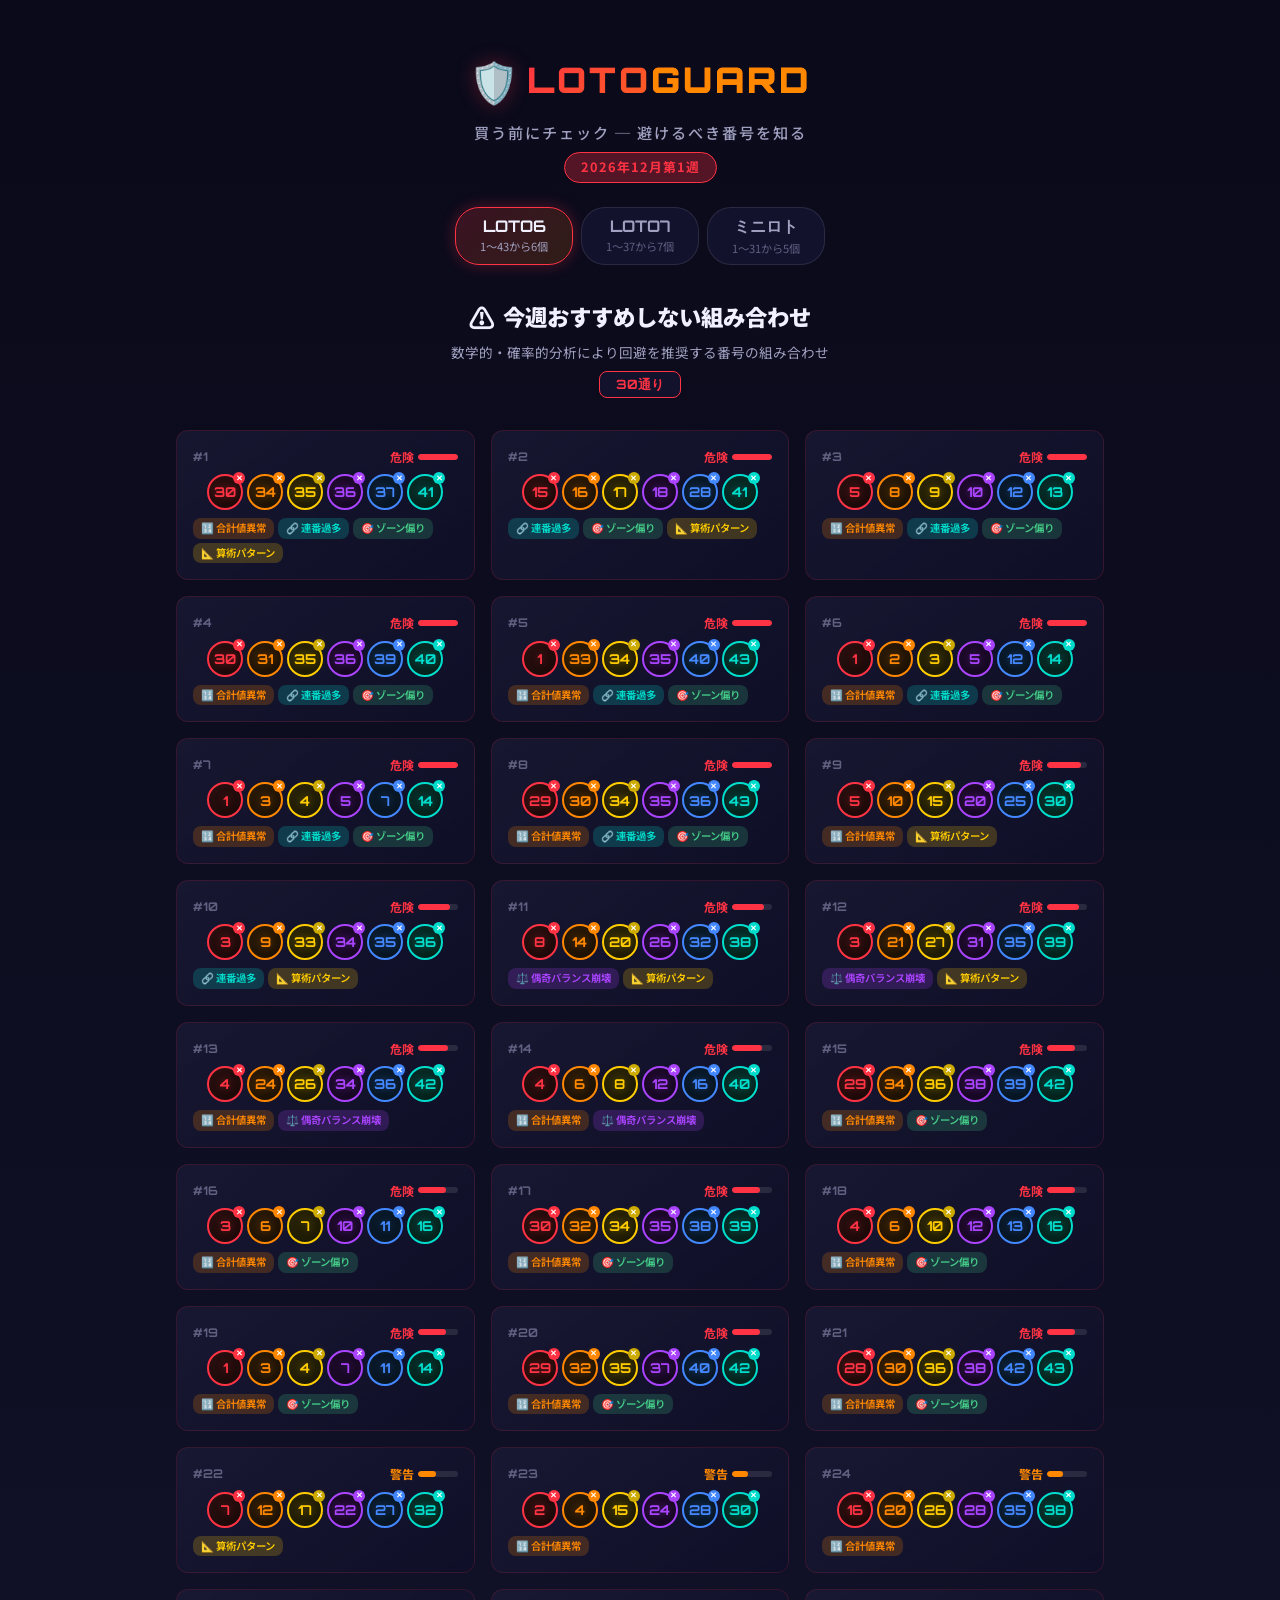
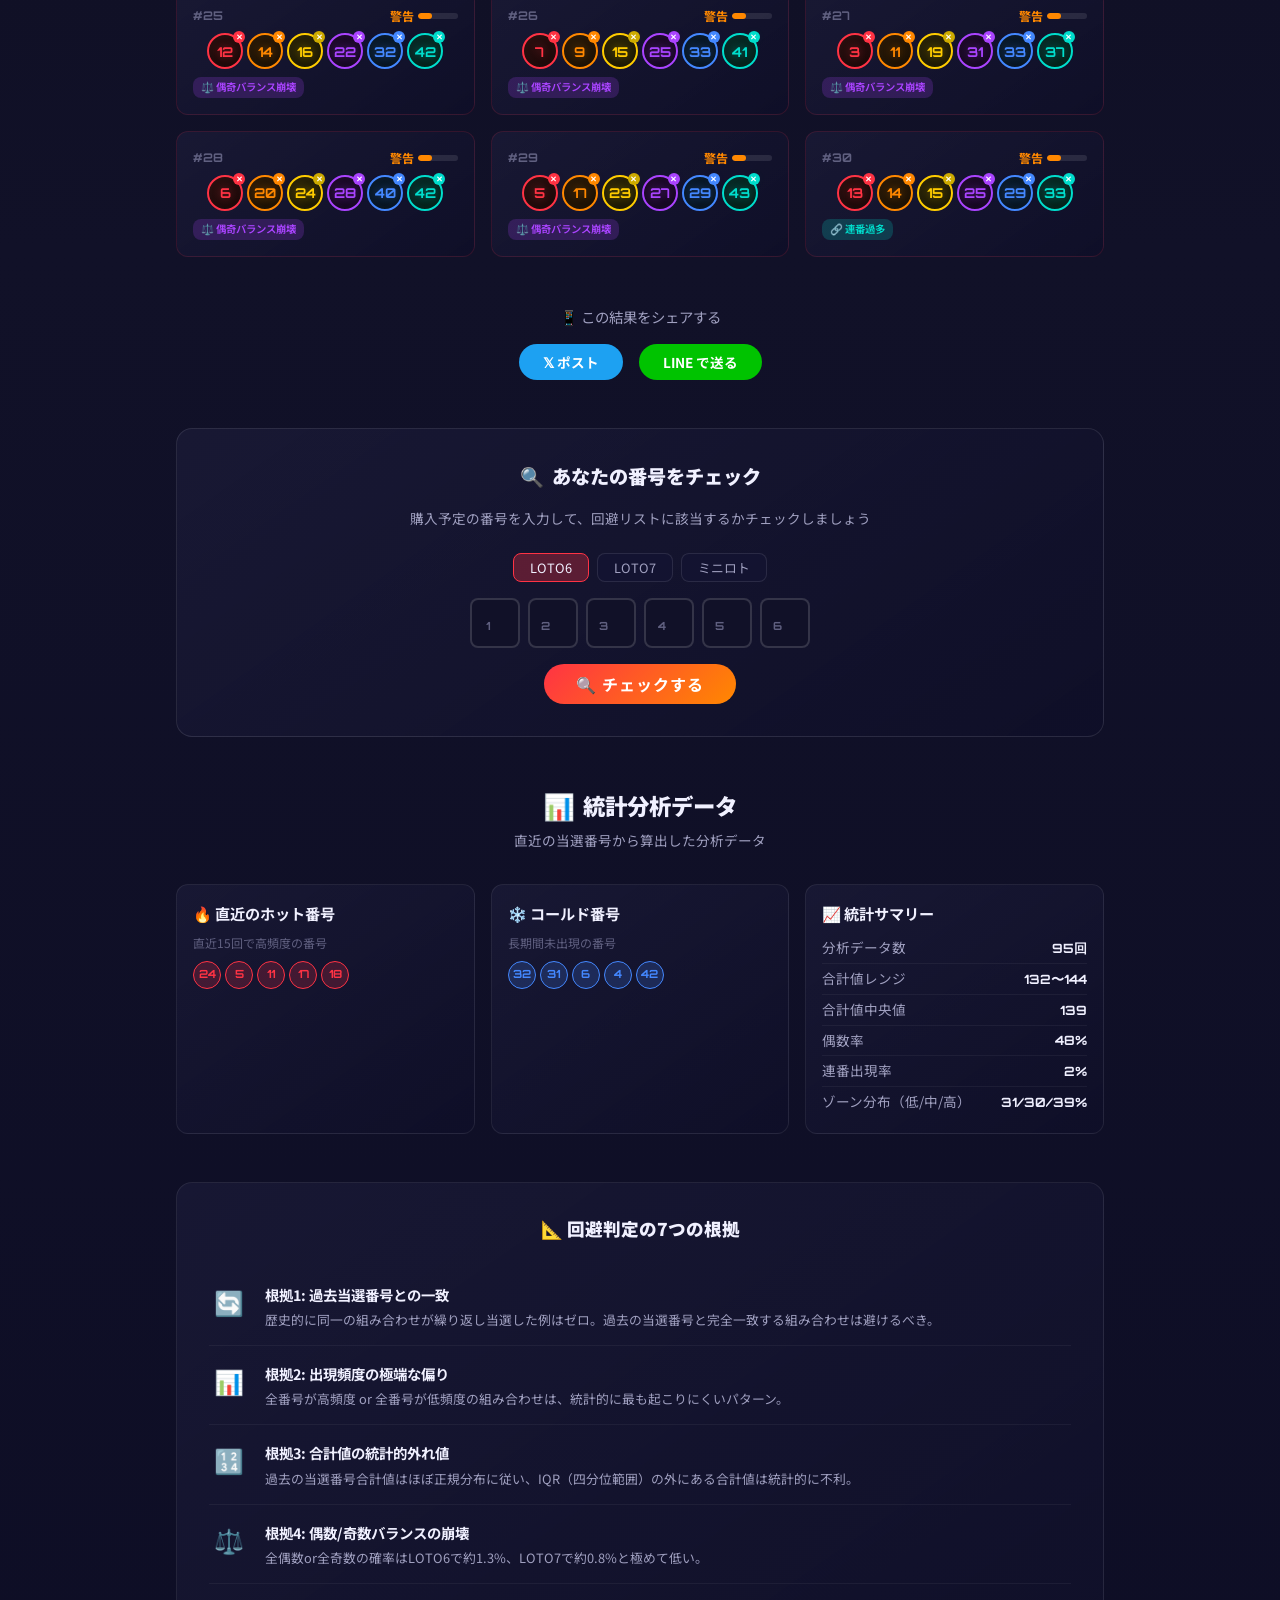
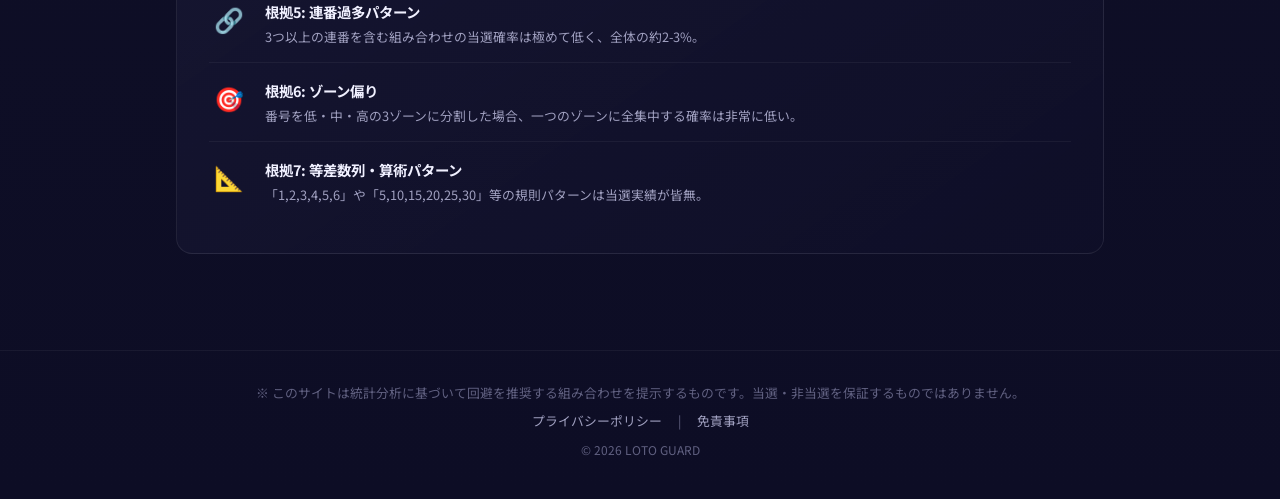
==== index.html @ 9c3b85e1 "Add files via upload" ====
<!DOCTYPE html>
<html lang="ja">

<head>
    <meta charset="UTF-8">
    <meta name="viewport" content="width=device-width, initial-scale=1.0">
    <title>今週買ってはいけないロト番号 | LOTO GUARD</title>
    <meta name="description"
        content="数学的・確率的分析に基づく「買わない方がいい」ロト6・ロト7・ミニロトの番号組み合わせを毎週更新。7つの根拠で回避すべき30通りを提示。">
    <meta name="keywords" content="ロト6,ロト7,ミニロト,買ってはいけない,おすすめしない,避けるべき,確率,統計,番号,LOTO">
    <meta property="og:title" content="今週買ってはいけないロト番号 | LOTO GUARD">
    <meta property="og:description" content="数学的根拠に基づく「買わない方がいい」ロト番号を毎週更新">
    <meta property="og:type" content="website">
    <meta name="twitter:card" content="summary_large_image">
    <meta name="twitter:title" content="今週買ってはいけないロト番号 | LOTO GUARD">
    <meta name="twitter:description" content="数学的根拠に基づく「買わない方がいい」ロト番号を毎週更新">

    <!-- Structured Data -->
    <script type="application/ld+json">
    {
        "@context": "https://schema.org",
        "@type": "WebApplication",
        "name": "LOTO GUARD",
        "description": "日本のロト6・ロト7・ミニロトの買ってはいけない番号組み合わせを数学的に分析・提示するWebアプリ",
        "applicationCategory": "UtilitiesApplication",
        "operatingSystem": "Any",
        "offers": {
            "@type": "Offer",
            "price": "0"
        }
    }
    </script>

    <link rel="preconnect" href="https://fonts.googleapis.com">
    <link rel="preconnect" href="https://fonts.gstatic.com" crossorigin>
    <link
        href="https://fonts.googleapis.com/css2?family=Noto+Sans+JP:wght@400;500;700;900&family=Orbitron:wght@700;900&display=swap"
        rel="stylesheet">
    <link rel="stylesheet" href="style.css">
</head>

<body>
    <div class="bg-particles" id="particles"></div>

    <header class="header">
        <div class="logo">
            <span class="logo-icon">🛡️</span>
            <h1>LOTO<span class="logo-guard">GUARD</span></h1>
        </div>
        <p class="subtitle">買う前にチェック ─ 避けるべき番号を知る</p>
        <span class="week-label" id="week-label"></span>
    </header>

    <main class="main-content">
        <!-- Game Tabs -->
        <div class="game-tabs" id="game-tabs">
            <button class="game-tab active" data-game="loto6" id="tab-loto6">
                <span class="tab-label">LOTO6</span>
                <span class="tab-desc">1〜43から6個</span>
            </button>
            <button class="game-tab" data-game="loto7" id="tab-loto7">
                <span class="tab-label">LOTO7</span>
                <span class="tab-desc">1〜37から7個</span>
            </button>
            <button class="game-tab" data-game="mini" id="tab-mini">
                <span class="tab-label">ミニロト</span>
                <span class="tab-desc">1〜31から5個</span>
            </button>
        </div>

        <!-- Section Header -->
        <div class="section-header">
            <h2 class="section-title">
                <span class="icon">⚠️</span>
                <span>今週おすすめしない組み合わせ</span>
            </h2>
            <p class="section-subtitle">数学的・確率的分析により回避を推奨する番号の組み合わせ</p>
            <span class="section-count" id="section-count">30通り</span>
        </div>

        <!-- Avoidance Cards Grid -->
        <div class="avoid-grid" id="avoid-grid">
            <!-- Cards rendered by JS -->
        </div>

        <!-- SNS Share -->
        <div class="share-section">
            <p class="share-title">📱 この結果をシェアする</p>
            <div class="share-buttons" id="share-buttons">
                <button class="share-btn twitter" id="share-twitter">
                    𝕏 ポスト
                </button>
                <button class="share-btn line" id="share-line">
                    LINE で送る
                </button>
            </div>
        </div>

        <!-- Number Check Section -->
        <section class="check-section fade-in-up" id="check-section">
            <h2 class="check-title">
                <span>🔍</span>
                <span>あなたの番号をチェック</span>
            </h2>
            <p class="check-description">購入予定の番号を入力して、回避リストに該当するかチェックしましょう</p>

            <div class="check-game-selector" id="check-game-selector">
                <button class="check-game-btn active" data-game="loto6">LOTO6</button>
                <button class="check-game-btn" data-game="loto7">LOTO7</button>
                <button class="check-game-btn" data-game="mini">ミニロト</button>
            </div>

            <div class="check-inputs" id="check-inputs">
                <!-- Inputs rendered by JS -->
            </div>

            <button class="check-btn" id="check-btn">🔍 チェックする</button>

            <div class="check-result" id="check-result">
                <!-- Result rendered by JS -->
            </div>
        </section>

        <!-- Analysis Section -->
        <section class="analysis-section fade-in-up">
            <div class="section-header">
                <h2 class="section-title">
                    <span class="icon">📊</span>
                    <span>統計分析データ</span>
                </h2>
                <p class="section-subtitle">直近の当選番号から算出した分析データ</p>
            </div>
            <div class="analysis-grid" id="analysis-grid">
                <!-- Analysis cards rendered by JS -->
            </div>
        </section>

        <!-- Methodology Section -->
        <section class="methodology-section fade-in-up">
            <h2 class="methodology-title">📐 回避判定の7つの根拠</h2>
            <ul class="method-list">
                <li class="method-item">
                    <span class="method-icon">🔄</span>
                    <div class="method-content">
                        <h4>根拠1: 過去当選番号との一致</h4>
                        <p>歴史的に同一の組み合わせが繰り返し当選した例はゼロ。過去の当選番号と完全一致する組み合わせは避けるべき。</p>
                    </div>
                </li>
                <li class="method-item">
                    <span class="method-icon">📊</span>
                    <div class="method-content">
                        <h4>根拠2: 出現頻度の極端な偏り</h4>
                        <p>全番号が高頻度 or 全番号が低頻度の組み合わせは、統計的に最も起こりにくいパターン。</p>
                    </div>
                </li>
                <li class="method-item">
                    <span class="method-icon">🔢</span>
                    <div class="method-content">
                        <h4>根拠3: 合計値の統計的外れ値</h4>
                        <p>過去の当選番号合計値はほぼ正規分布に従い、IQR（四分位範囲）の外にある合計値は統計的に不利。</p>
                    </div>
                </li>
                <li class="method-item">
                    <span class="method-icon">⚖️</span>
                    <div class="method-content">
                        <h4>根拠4: 偶数/奇数バランスの崩壊</h4>
                        <p>全偶数or全奇数の確率はLOTO6で約1.3%、LOTO7で約0.8%と極めて低い。</p>
                    </div>
                </li>
                <li class="method-item">
                    <span class="method-icon">🔗</span>
                    <div class="method-content">
                        <h4>根拠5: 連番過多パターン</h4>
                        <p>3つ以上の連番を含む組み合わせの当選確率は極めて低く、全体の約2-3%。</p>
                    </div>
                </li>
                <li class="method-item">
                    <span class="method-icon">🎯</span>
                    <div class="method-content">
                        <h4>根拠6: ゾーン偏り</h4>
                        <p>番号を低・中・高の3ゾーンに分割した場合、一つのゾーンに全集中する確率は非常に低い。</p>
                    </div>
                </li>
                <li class="method-item">
                    <span class="method-icon">📐</span>
                    <div class="method-content">
                        <h4>根拠7: 等差数列・算術パターン</h4>
                        <p>「1,2,3,4,5,6」や「5,10,15,20,25,30」等の規則パターンは当選実績が皆無。</p>
                    </div>
                </li>
            </ul>
        </section>
    </main>

    <footer class="footer">
        <p>※ このサイトは統計分析に基づいて回避を推奨する組み合わせを提示するものです。当選・非当選を保証するものではありません。</p>
        <nav class="footer-nav">
            <a href="privacy-policy.html" class="footer-link">プライバシーポリシー</a>
            <span class="footer-divider">|</span>
            <a href="privacy-policy.html#disclaimer" class="footer-link">免責事項</a>
        </nav>
        <p class="copyright">© 2026 LOTO GUARD</p>
    </footer>

    <script src="historical_data.js"></script>
    <script src="avoidance_engine.js"></script>
    <script src="app.js"></script>
</body>

</html>
---- style.css ----
/* ====================================
   LOTO GUARD - Style Sheet
   ダーク + 警告テーマ
   ==================================== */

/* --- Reset & Base --- */
*,
*::before,
*::after {
    margin: 0;
    padding: 0;
    box-sizing: border-box;
}

:root {
    /* Core colors */
    --bg-primary: #0a0a1a;
    --bg-secondary: #111128;
    --bg-card: rgba(20, 20, 50, 0.8);
    --bg-card-hover: rgba(30, 30, 60, 0.9);

    /* Warning palette */
    --danger-red: #ff3344;
    --danger-red-glow: rgba(255, 51, 68, 0.3);
    --warning-orange: #ff8800;
    --warning-yellow: #ffcc00;
    --caution-purple: #aa44ff;

    /* Text */
    --text-primary: #f0f0ff;
    --text-secondary: #a0a0c0;
    --text-muted: #606080;

    /* Accent */
    --accent-blue: #4488ff;
    --accent-cyan: #00ddcc;
    --accent-green: #44cc88;

    /* Gradients */
    --gradient-danger: linear-gradient(135deg, #ff3344, #ff8800);
    --gradient-dark: linear-gradient(180deg, #0a0a1a 0%, #111128 50%, #0d0d25 100%);
    --gradient-card: linear-gradient(145deg, rgba(30, 30, 60, 0.6), rgba(15, 15, 40, 0.9));

    /* Spacing */
    --space-xs: 4px;
    --space-sm: 8px;
    --space-md: 16px;
    --space-lg: 24px;
    --space-xl: 32px;
    --space-2xl: 48px;

    /* Border radius */
    --radius-sm: 8px;
    --radius-md: 12px;
    --radius-lg: 16px;
    --radius-xl: 24px;

    /* Font */
    --font-body: 'Noto Sans JP', sans-serif;
    --font-display: 'Orbitron', sans-serif;
}

html {
    scroll-behavior: smooth;
}

body {
    font-family: var(--font-body);
    background: var(--gradient-dark);
    color: var(--text-primary);
    min-height: 100vh;
    overflow-x: hidden;
    line-height: 1.6;
}

/* --- Particles Background --- */
.bg-particles {
    position: fixed;
    top: 0;
    left: 0;
    width: 100%;
    height: 100%;
    pointer-events: none;
    z-index: 0;
    overflow: hidden;
}

.particle {
    position: absolute;
    width: 3px;
    height: 3px;
    background: var(--danger-red);
    border-radius: 50%;
    opacity: 0;
    animation: particleFloat 8s infinite ease-in-out;
}

@keyframes particleFloat {
    0% {
        opacity: 0;
        transform: translateY(100vh) scale(0);
    }

    10% {
        opacity: 0.6;
    }

    90% {
        opacity: 0.2;
    }

    100% {
        opacity: 0;
        transform: translateY(-20vh) scale(1.5);
    }
}

/* --- Header --- */
.header {
    position: relative;
    z-index: 10;
    text-align: center;
    padding: var(--space-2xl) var(--space-md) var(--space-lg);
}

.logo {
    display: flex;
    align-items: center;
    justify-content: center;
    gap: var(--space-sm);
    margin-bottom: var(--space-sm);
}

.logo-icon {
    font-size: 2.5rem;
    filter: drop-shadow(0 0 10px var(--danger-red-glow));
    animation: shieldPulse 3s infinite ease-in-out;
}

@keyframes shieldPulse {

    0%,
    100% {
        transform: scale(1);
        filter: drop-shadow(0 0 10px var(--danger-red-glow));
    }

    50% {
        transform: scale(1.1);
        filter: drop-shadow(0 0 20px var(--danger-red));
    }
}

.logo h1 {
    font-family: var(--font-display);
    font-size: 2.2rem;
    font-weight: 900;
    letter-spacing: 3px;
    background: var(--gradient-danger);
    -webkit-background-clip: text;
    -webkit-text-fill-color: transparent;
    background-clip: text;
    text-shadow: none;
}

.logo-guard {
    color: var(--warning-orange);
    -webkit-text-fill-color: var(--warning-orange);
}

.subtitle {
    color: var(--text-secondary);
    font-size: 0.95rem;
    font-weight: 500;
    letter-spacing: 2px;
}

.week-label {
    display: inline-block;
    margin-top: var(--space-sm);
    padding: var(--space-xs) var(--space-md);
    background: var(--danger-red-glow);
    border: 1px solid var(--danger-red);
    border-radius: var(--radius-xl);
    color: var(--danger-red);
    font-size: 0.8rem;
    font-weight: 700;
    letter-spacing: 1px;
}

/* --- Main Content --- */
.main-content {
    position: relative;
    z-index: 10;
    max-width: 960px;
    margin: 0 auto;
    padding: 0 var(--space-md) var(--space-2xl);
}

/* --- Game Tabs --- */
.game-tabs {
    display: flex;
    gap: var(--space-sm);
    justify-content: center;
    margin-bottom: var(--space-xl);
    flex-wrap: wrap;
}

.game-tab {
    padding: var(--space-sm) var(--space-lg);
    background: var(--bg-card);
    border: 1px solid rgba(255, 255, 255, 0.1);
    border-radius: var(--radius-xl);
    color: var(--text-secondary);
    font-family: var(--font-body);
    font-size: 0.9rem;
    font-weight: 700;
    cursor: pointer;
    transition: all 0.3s ease;
    display: flex;
    flex-direction: column;
    align-items: center;
    gap: 2px;
    min-width: 100px;
}

.game-tab:hover {
    background: var(--bg-card-hover);
    border-color: var(--danger-red);
    color: var(--text-primary);
    transform: translateY(-2px);
}

.game-tab.active {
    background: linear-gradient(135deg, rgba(255, 51, 68, 0.2), rgba(255, 136, 0, 0.15));
    border-color: var(--danger-red);
    color: var(--text-primary);
    box-shadow: 0 0 15px var(--danger-red-glow);
}

.tab-label {
    font-family: var(--font-display);
    font-size: 1rem;
}

.tab-desc {
    font-size: 0.7rem;
    color: var(--text-muted);
    font-weight: 400;
}

.game-tab.active .tab-desc {
    color: var(--text-secondary);
}

/* --- Section Header --- */
.section-header {
    text-align: center;
    margin-bottom: var(--space-xl);
}

.section-title {
    font-size: 1.4rem;
    font-weight: 900;
    display: flex;
    align-items: center;
    justify-content: center;
    gap: var(--space-sm);
}

.section-title .icon {
    font-size: 1.6rem;
}

.section-subtitle {
    color: var(--text-secondary);
    font-size: 0.85rem;
    margin-top: var(--space-xs);
}

.section-count {
    display: inline-block;
    margin-top: var(--space-sm);
    padding: 2px var(--space-md);
    background: var(--bg-card);
    border: 1px solid var(--danger-red);
    border-radius: var(--radius-sm);
    color: var(--danger-red);
    font-size: 0.8rem;
    font-weight: 700;
    font-family: var(--font-display);
}

/* --- Avoidance Cards Grid --- */
.avoid-grid {
    display: grid;
    grid-template-columns: repeat(auto-fill, minmax(280px, 1fr));
    gap: var(--space-md);
    margin-bottom: var(--space-2xl);
}

.avoid-card {
    background: var(--gradient-card);
    border: 1px solid rgba(255, 51, 68, 0.15);
    border-radius: var(--radius-md);
    padding: var(--space-md);
    transition: all 0.3s ease;
    animation: cardAppear 0.5s ease forwards;
    opacity: 0;
    transform: translateY(20px);
}

.avoid-card:hover {
    border-color: var(--danger-red);
    box-shadow: 0 4px 20px var(--danger-red-glow);
    transform: translateY(-3px);
}

@keyframes cardAppear {
    to {
        opacity: 1;
        transform: translateY(0);
    }
}

.card-header {
    display: flex;
    align-items: center;
    justify-content: space-between;
    margin-bottom: var(--space-sm);
}

.card-rank {
    font-family: var(--font-display);
    font-size: 0.75rem;
    color: var(--text-muted);
    font-weight: 700;
}

.card-score {
    display: flex;
    align-items: center;
    gap: var(--space-xs);
    font-size: 0.75rem;
    font-weight: 700;
}

.score-bar {
    width: 40px;
    height: 6px;
    background: rgba(255, 255, 255, 0.1);
    border-radius: 3px;
    overflow: hidden;
}

.score-fill {
    height: 100%;
    border-radius: 3px;
    transition: width 0.5s ease;
}

.score-high {
    background: var(--danger-red);
}

.score-medium {
    background: var(--warning-orange);
}

.score-low {
    background: var(--warning-yellow);
}

/* --- Number Balls --- */
.card-numbers {
    display: flex;
    gap: var(--space-xs);
    justify-content: center;
    margin-bottom: var(--space-sm);
    flex-wrap: wrap;
}

.avoid-ball {
    width: 36px;
    height: 36px;
    display: flex;
    align-items: center;
    justify-content: center;
    border-radius: 50%;
    font-family: var(--font-display);
    font-size: 0.85rem;
    font-weight: 700;
    position: relative;
    transition: transform 0.2s ease;
}

.avoid-ball:hover {
    transform: scale(1.15);
}

.avoid-ball::after {
    content: '✕';
    position: absolute;
    top: -4px;
    right: -4px;
    font-size: 0.5rem;
    color: white;
    width: 12px;
    height: 12px;
    border-radius: 50%;
    display: flex;
    align-items: center;
    justify-content: center;
    font-family: var(--font-body);
}

/* Ball color 1 - Red */
.avoid-ball.ball-c1 {
    background: linear-gradient(145deg, #2a1010, #1a0808);
    border: 2px solid #ff3344;
    color: #ff3344;
    text-shadow: 0 0 8px rgba(255, 51, 68, 0.4);
}

.avoid-ball.ball-c1::after {
    background: #ff3344;
}

/* Ball color 2 - Orange */
.avoid-ball.ball-c2 {
    background: linear-gradient(145deg, #2a1a08, #1a1004);
    border: 2px solid #ff8800;
    color: #ff8800;
    text-shadow: 0 0 8px rgba(255, 136, 0, 0.4);
}

.avoid-ball.ball-c2::after {
    background: #ff8800;
}

/* Ball color 3 - Yellow */
.avoid-ball.ball-c3 {
    background: linear-gradient(145deg, #2a2408, #1a1804);
    border: 2px solid #ffcc00;
    color: #ffcc00;
    text-shadow: 0 0 8px rgba(255, 204, 0, 0.4);
}

.avoid-ball.ball-c3::after {
    background: #ccaa00;
}

/* Ball color 4 - Purple */
.avoid-ball.ball-c4 {
    background: linear-gradient(145deg, #1e0a2a, #140820);
    border: 2px solid #aa44ff;
    color: #aa44ff;
    text-shadow: 0 0 8px rgba(170, 68, 255, 0.4);
}

.avoid-ball.ball-c4::after {
    background: #aa44ff;
}

/* Ball color 5 - Blue */
.avoid-ball.ball-c5 {
    background: linear-gradient(145deg, #0a1a2a, #081420);
    border: 2px solid #4488ff;
    color: #4488ff;
    text-shadow: 0 0 8px rgba(68, 136, 255, 0.4);
}

.avoid-ball.ball-c5::after {
    background: #4488ff;
}

/* Ball color 6 - Cyan */
.avoid-ball.ball-c6 {
    background: linear-gradient(145deg, #082a28, #042018);
    border: 2px solid #00ddcc;
    color: #00ddcc;
    text-shadow: 0 0 8px rgba(0, 221, 204, 0.4);
}

.avoid-ball.ball-c6::after {
    background: #00ddcc;
}

/* Ball color 7 - Green */
.avoid-ball.ball-c7 {
    background: linear-gradient(145deg, #0a2a18, #042010);
    border: 2px solid #44cc88;
    color: #44cc88;
    text-shadow: 0 0 8px rgba(68, 204, 136, 0.4);
}

.avoid-ball.ball-c7::after {
    background: #44cc88;
}

/* --- Reason Tags --- */
.card-reasons {
    display: flex;
    flex-wrap: wrap;
    gap: var(--space-xs);
}

.reason-tag {
    display: inline-flex;
    align-items: center;
    gap: 3px;
    padding: 2px var(--space-sm);
    border-radius: var(--radius-sm);
    font-size: 0.65rem;
    font-weight: 600;
    white-space: nowrap;
}

.reason-tag.duplicate {
    background: rgba(255, 51, 68, 0.2);
    color: var(--danger-red);
}

.reason-tag.frequency {
    background: rgba(68, 136, 255, 0.2);
    color: var(--accent-blue);
}

.reason-tag.sum {
    background: rgba(255, 136, 0, 0.2);
    color: var(--warning-orange);
}

.reason-tag.evenodd {
    background: rgba(170, 68, 255, 0.2);
    color: var(--caution-purple);
}

.reason-tag.consecutive {
    background: rgba(0, 221, 204, 0.2);
    color: var(--accent-cyan);
}

.reason-tag.zone {
    background: rgba(68, 204, 136, 0.2);
    color: var(--accent-green);
}

.reason-tag.arithmetic {
    background: rgba(255, 204, 0, 0.2);
    color: var(--warning-yellow);
}

/* --- Number Check Section --- */
.check-section {
    background: var(--gradient-card);
    border: 1px solid rgba(255, 255, 255, 0.1);
    border-radius: var(--radius-lg);
    padding: var(--space-xl);
    margin-bottom: var(--space-2xl);
}

.check-title {
    font-size: 1.2rem;
    font-weight: 900;
    text-align: center;
    margin-bottom: var(--space-md);
    display: flex;
    align-items: center;
    justify-content: center;
    gap: var(--space-sm);
}

.check-description {
    text-align: center;
    color: var(--text-secondary);
    font-size: 0.85rem;
    margin-bottom: var(--space-lg);
}

.check-game-selector {
    display: flex;
    justify-content: center;
    gap: var(--space-sm);
    margin-bottom: var(--space-md);
}

.check-game-btn {
    padding: var(--space-xs) var(--space-md);
    background: var(--bg-card);
    border: 1px solid rgba(255, 255, 255, 0.1);
    border-radius: var(--radius-sm);
    color: var(--text-secondary);
    font-family: var(--font-body);
    font-size: 0.8rem;
    cursor: pointer;
    transition: all 0.2s;
}

.check-game-btn.active {
    background: var(--danger-red-glow);
    border-color: var(--danger-red);
    color: var(--text-primary);
}

.check-inputs {
    display: flex;
    gap: var(--space-sm);
    justify-content: center;
    flex-wrap: wrap;
    margin-bottom: var(--space-md);
}

.check-input {
    width: 50px;
    height: 50px;
    text-align: center;
    background: var(--bg-secondary);
    border: 2px solid rgba(255, 255, 255, 0.15);
    border-radius: var(--radius-sm);
    color: var(--text-primary);
    font-family: var(--font-display);
    font-size: 1.1rem;
    font-weight: 700;
    transition: all 0.2s;
    outline: none;
}

.check-input:focus {
    border-color: var(--danger-red);
    box-shadow: 0 0 10px var(--danger-red-glow);
}

.check-input::placeholder {
    color: var(--text-muted);
    font-size: 0.7rem;
}

.check-btn {
    display: block;
    margin: 0 auto;
    padding: var(--space-sm) var(--space-xl);
    background: var(--gradient-danger);
    border: none;
    border-radius: var(--radius-xl);
    color: white;
    font-family: var(--font-body);
    font-size: 1rem;
    font-weight: 700;
    cursor: pointer;
    transition: all 0.3s ease;
    letter-spacing: 1px;
}

.check-btn:hover {
    transform: scale(1.05);
    box-shadow: 0 4px 20px var(--danger-red-glow);
}

.check-btn:active {
    transform: scale(0.97);
}

/* --- Check Result --- */
.check-result {
    margin-top: var(--space-lg);
    padding: var(--space-md);
    border-radius: var(--radius-md);
    display: none;
}

.check-result.show {
    display: block;
    animation: fadeIn 0.4s ease;
}

.check-result.risk-high {
    background: rgba(255, 51, 68, 0.15);
    border: 1px solid var(--danger-red);
}

.check-result.risk-medium {
    background: rgba(255, 136, 0, 0.15);
    border: 1px solid var(--warning-orange);
}

.check-result.risk-low {
    background: rgba(68, 204, 136, 0.15);
    border: 1px solid var(--accent-green);
}

.result-header {
    font-size: 1.1rem;
    font-weight: 700;
    margin-bottom: var(--space-sm);
}

.result-reasons {
    margin-top: var(--space-sm);
}

.result-reason-item {
    display: flex;
    align-items: flex-start;
    gap: var(--space-sm);
    padding: var(--space-xs) 0;
    font-size: 0.85rem;
    color: var(--text-secondary);
}

.result-reason-icon {
    font-size: 1rem;
    flex-shrink: 0;
}

@keyframes fadeIn {
    from {
        opacity: 0;
        transform: translateY(10px);
    }

    to {
        opacity: 1;
        transform: translateY(0);
    }
}

/* --- Analysis Section --- */
.analysis-section {
    margin-bottom: var(--space-2xl);
}

.analysis-grid {
    display: grid;
    grid-template-columns: repeat(auto-fill, minmax(280px, 1fr));
    gap: var(--space-md);
}

.analysis-card {
    background: var(--gradient-card);
    border: 1px solid rgba(255, 255, 255, 0.08);
    border-radius: var(--radius-md);
    padding: var(--space-md);
}

.analysis-card h3 {
    font-size: 0.95rem;
    font-weight: 700;
    margin-bottom: var(--space-sm);
    display: flex;
    align-items: center;
    gap: var(--space-sm);
}

.analysis-item {
    display: flex;
    justify-content: space-between;
    align-items: center;
    padding: var(--space-xs) 0;
    font-size: 0.85rem;
    color: var(--text-secondary);
    border-bottom: 1px solid rgba(255, 255, 255, 0.05);
}

.analysis-item:last-child {
    border-bottom: none;
}

.analysis-value {
    font-weight: 700;
    color: var(--text-primary);
    font-family: var(--font-display);
    font-size: 0.8rem;
}

.hot-nums,
.cold-nums {
    display: flex;
    gap: var(--space-xs);
    flex-wrap: wrap;
}

.mini-ball {
    width: 28px;
    height: 28px;
    display: flex;
    align-items: center;
    justify-content: center;
    border-radius: 50%;
    font-family: var(--font-display);
    font-size: 0.7rem;
    font-weight: 700;
}

.mini-ball.hot {
    background: rgba(255, 51, 68, 0.2);
    border: 1px solid var(--danger-red);
    color: var(--danger-red);
}

.mini-ball.cold {
    background: rgba(68, 136, 255, 0.2);
    border: 1px solid var(--accent-blue);
    color: var(--accent-blue);
}

/* --- Methodology Section --- */
.methodology-section {
    background: var(--gradient-card);
    border: 1px solid rgba(255, 255, 255, 0.08);
    border-radius: var(--radius-lg);
    padding: var(--space-xl);
    margin-bottom: var(--space-2xl);
}

.methodology-title {
    font-size: 1.1rem;
    font-weight: 900;
    text-align: center;
    margin-bottom: var(--space-lg);
}

.method-list {
    list-style: none;
}

.method-item {
    display: flex;
    gap: var(--space-md);
    padding: var(--space-md) 0;
    border-bottom: 1px solid rgba(255, 255, 255, 0.05);
}

.method-item:last-child {
    border-bottom: none;
}

.method-icon {
    font-size: 1.5rem;
    flex-shrink: 0;
    width: 40px;
    text-align: center;
}

.method-content h4 {
    font-size: 0.9rem;
    font-weight: 700;
    margin-bottom: 4px;
    color: var(--text-primary);
}

.method-content p {
    font-size: 0.8rem;
    color: var(--text-secondary);
    line-height: 1.5;
}

/* --- Share Buttons --- */
.share-section {
    text-align: center;
    margin-bottom: var(--space-2xl);
}

.share-title {
    font-size: 0.9rem;
    color: var(--text-secondary);
    margin-bottom: var(--space-md);
}

.share-buttons {
    display: flex;
    justify-content: center;
    gap: var(--space-md);
}

.share-btn {
    display: inline-flex;
    align-items: center;
    gap: var(--space-sm);
    padding: var(--space-sm) var(--space-lg);
    border-radius: var(--radius-xl);
    font-size: 0.85rem;
    font-weight: 700;
    text-decoration: none;
    transition: all 0.3s ease;
    border: none;
    cursor: pointer;
    font-family: var(--font-body);
}

.share-btn.twitter {
    background: #1da1f2;
    color: white;
}

.share-btn.line {
    background: #00c300;
    color: white;
}

.share-btn:hover {
    transform: translateY(-2px);
    box-shadow: 0 4px 15px rgba(0, 0, 0, 0.3);
}

/* --- Footer --- */
.footer {
    position: relative;
    z-index: 10;
    text-align: center;
    padding: var(--space-xl) var(--space-md);
    border-top: 1px solid rgba(255, 255, 255, 0.05);
    color: var(--text-muted);
    font-size: 0.8rem;
}

.footer p {
    margin-bottom: var(--space-sm);
}

.footer-nav {
    display: flex;
    justify-content: center;
    gap: var(--space-md);
    margin-bottom: var(--space-sm);
}

.footer-link {
    color: var(--text-secondary);
    text-decoration: none;
    transition: color 0.2s;
}

.footer-link:hover {
    color: var(--danger-red);
}

.footer-divider {
    color: var(--text-muted);
}

.copyright {
    font-size: 0.75rem;
    color: var(--text-muted);
}

/* --- Responsive --- */
@media (max-width: 768px) {
    .logo h1 {
        font-size: 1.8rem;
    }

    .logo-icon {
        font-size: 2rem;
    }

    .avoid-grid {
        grid-template-columns: 1fr;
    }

    .analysis-grid {
        grid-template-columns: 1fr;
    }

    .avoid-ball {
        width: 32px;
        height: 32px;
        font-size: 0.75rem;
    }

    .game-tab {
        padding: var(--space-sm) var(--space-md);
        min-width: 80px;
    }

    .check-input {
        width: 44px;
        height: 44px;
        font-size: 0.95rem;
    }
}

@media (max-width: 480px) {
    .logo h1 {
        font-size: 1.5rem;
    }

    .section-title {
        font-size: 1.1rem;
    }

    .avoid-ball {
        width: 30px;
        height: 30px;
        font-size: 0.7rem;
    }

    .avoid-ball::after {
        width: 10px;
        height: 10px;
        font-size: 0.4rem;
        top: -3px;
        right: -3px;
    }

    .share-buttons {
        flex-direction: column;
        align-items: center;
    }
}

/* --- Loading Animation --- */
.loading-spinner {
    display: flex;
    justify-content: center;
    padding: var(--space-2xl);
}

.spinner {
    width: 40px;
    height: 40px;
    border: 3px solid rgba(255, 255, 255, 0.1);
    border-top-color: var(--danger-red);
    border-radius: 50%;
    animation: spin 0.8s linear infinite;
}

@keyframes spin {
    to {
        transform: rotate(360deg);
    }
}

/* --- Scroll-triggered animations --- */
.fade-in-up {
    opacity: 0;
    transform: translateY(30px);
    transition: opacity 0.6s ease, transform 0.6s ease;
}

.fade-in-up.visible {
    opacity: 1;
    transform: translateY(0);
}
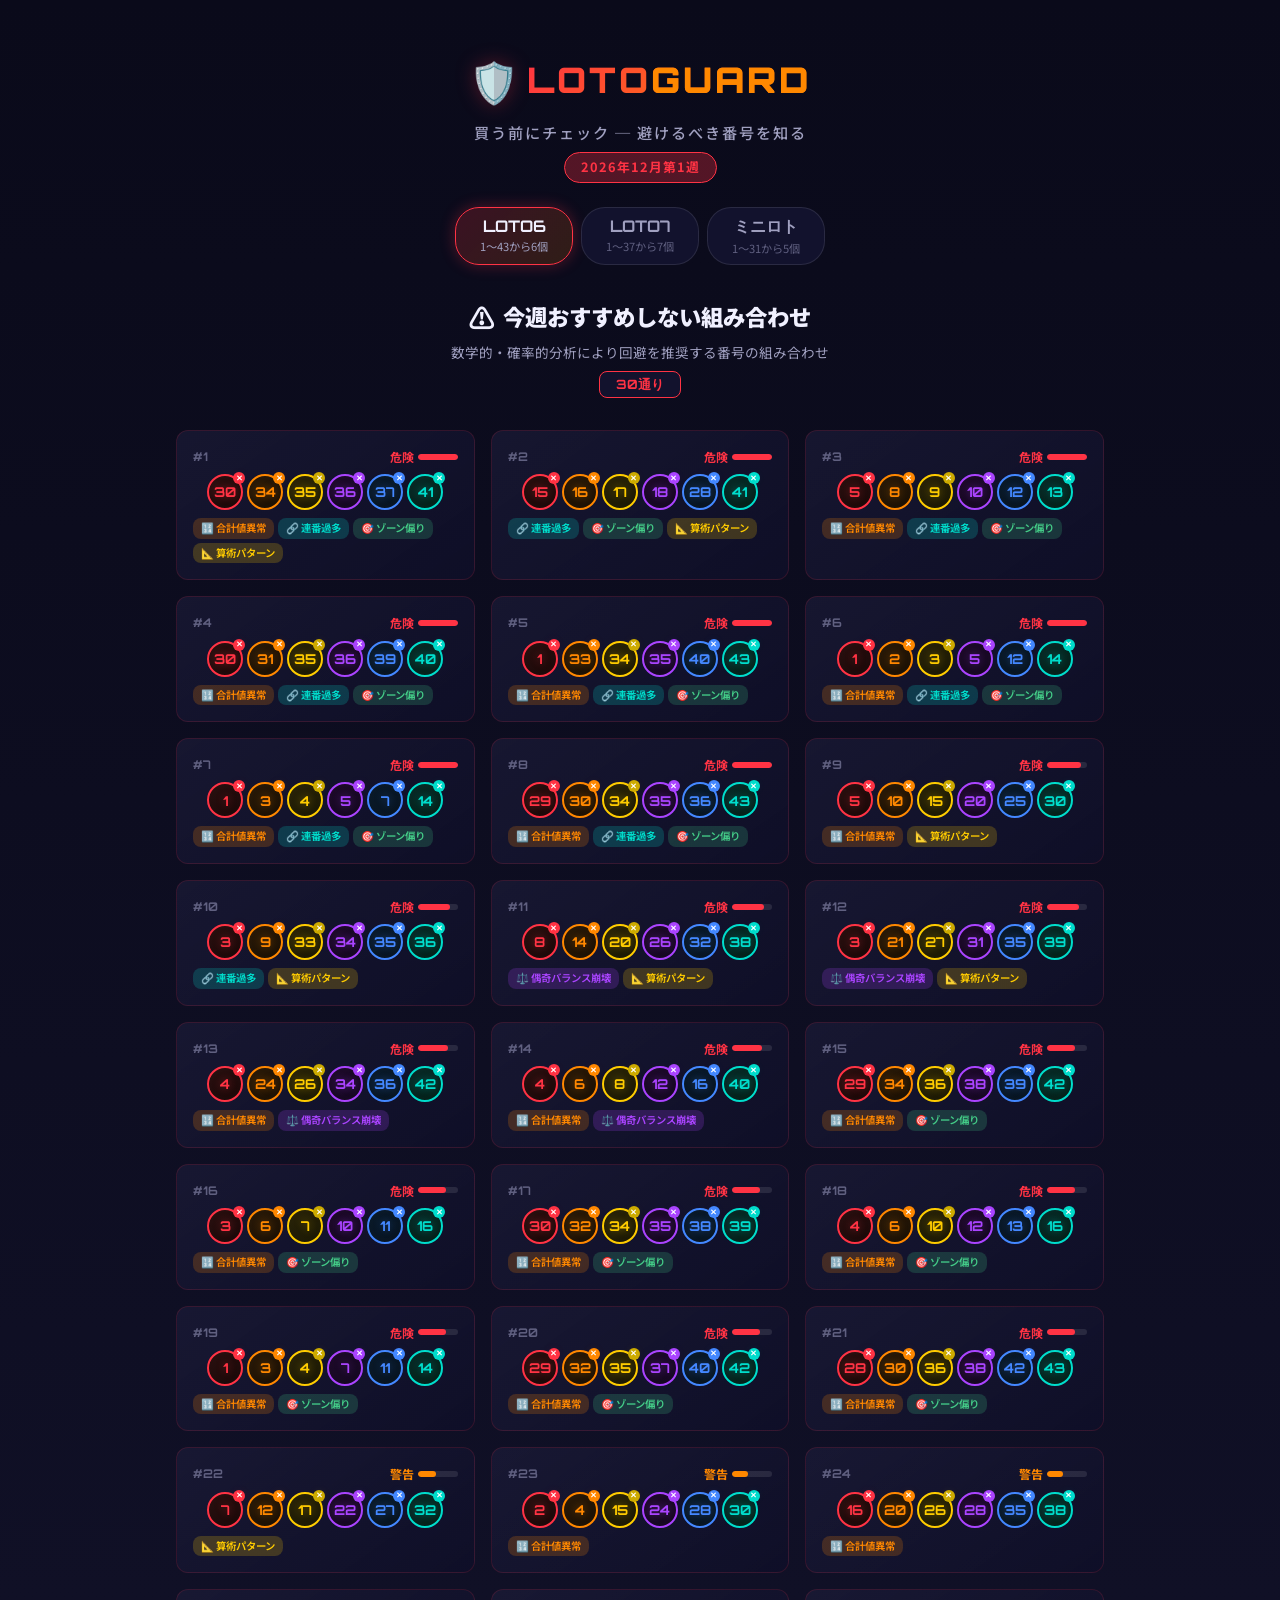
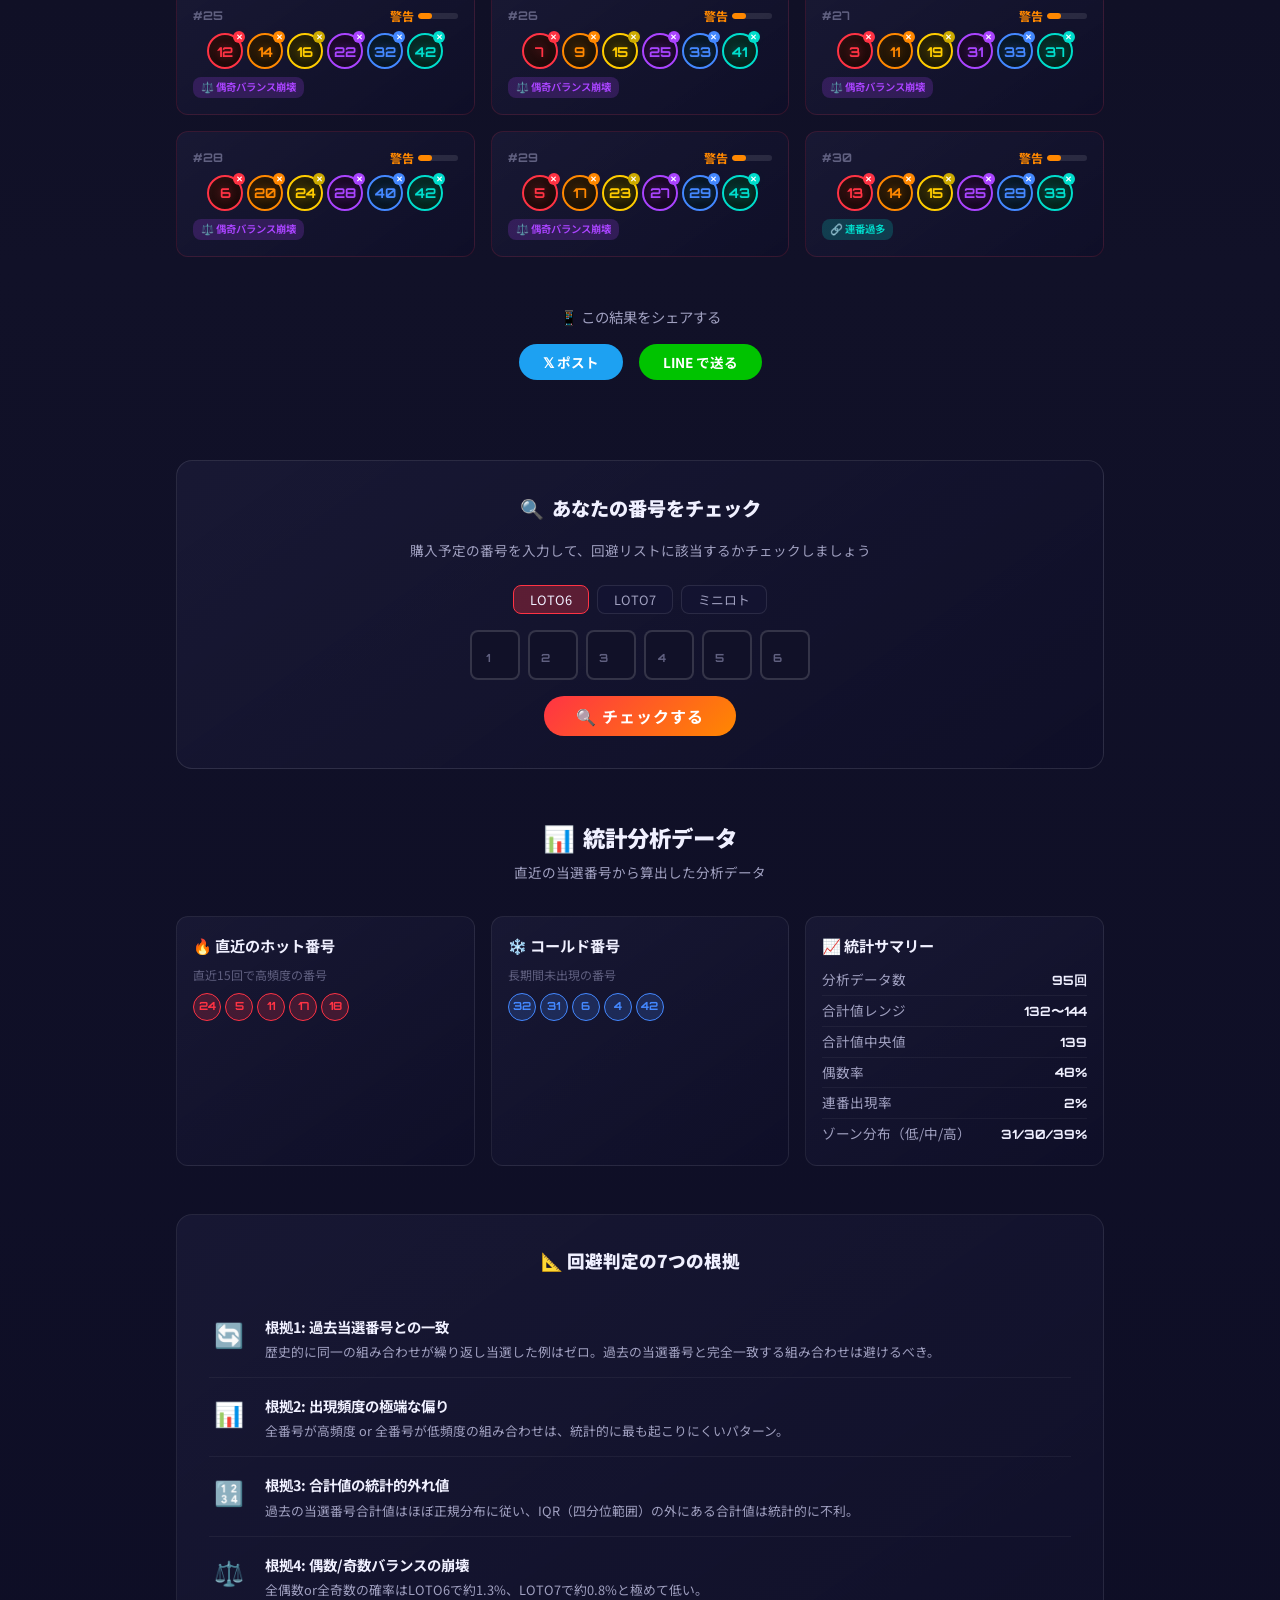
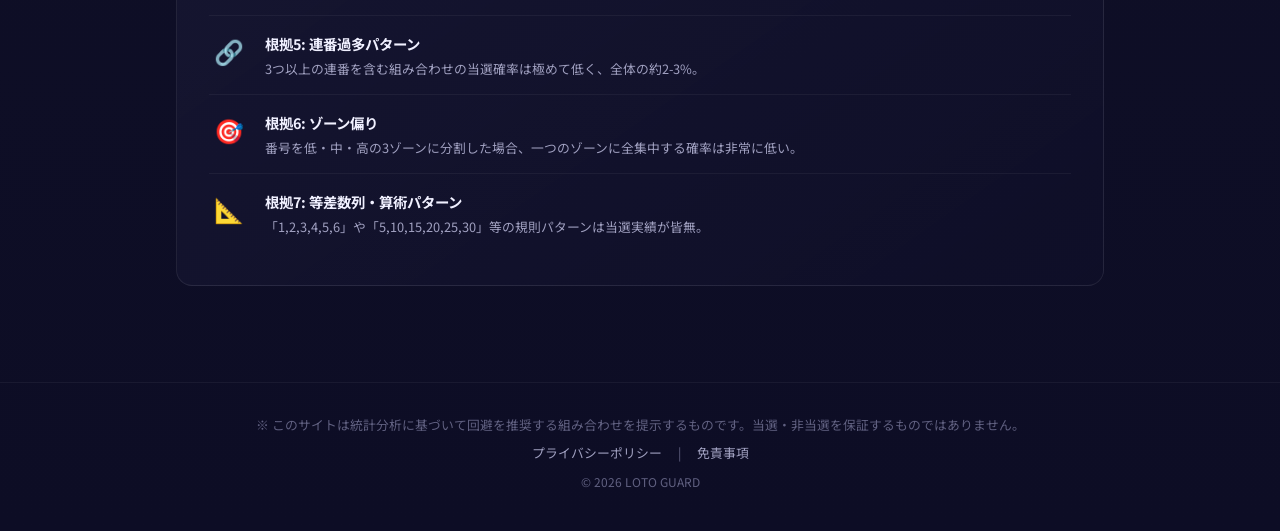
==== commit 8777b31b: "Add files via upload" ====
--- a/index.html
+++ b/index.html
@@ -5,8 +5,7 @@
     <meta charset="UTF-8">
     <meta name="viewport" content="width=device-width, initial-scale=1.0">
     <title>今週買ってはいけないロト番号 | LOTO GUARD</title>
-    <meta name="description"
-        content="数学的・確率的分析に基づく「買わない方がいい」ロト6・ロト7・ミニロトの番号組み合わせを毎週更新。7つの根拠で回避すべき30通りを提示。">
+    <meta name="description" content="数学的・確率的分析に基づく「買わない方がいい」ロト6・ロト7・ミニロトの番号組み合わせを毎週更新。7つの根拠で回避すべき30通りを提示。">
     <meta name="keywords" content="ロト6,ロト7,ミニロト,買ってはいけない,おすすめしない,避けるべき,確率,統計,番号,LOTO">
     <meta property="og:title" content="今週買ってはいけないロト番号 | LOTO GUARD">
     <meta property="og:description" content="数学的根拠に基づく「買わない方がいい」ロト番号を毎週更新">
@@ -96,6 +95,15 @@
             </div>
         </div>
 
+        <!-- Rakuten Affiliate Widget -->
+        <div class="rakuten-widget-container"
+            style="display:flex;justify-content:center;margin:2rem auto;max-width:500px;">
+            <script
+                type="text/javascript">rakuten_design = "slide"; rakuten_affiliateId = "51890dab.b82f6cbc.51890dac.6a102d06"; rakuten_items = "ctsmatch"; rakuten_genreId = "0"; rakuten_size = "468x160"; rakuten_target = "_blank"; rakuten_theme = "gray"; rakuten_border = "off"; rakuten_auto_mode = "on"; rakuten_genre_title = "off"; rakuten_recommend = "on"; rakuten_ts = "1772609858631";</script>
+            <script type="text/javascript"
+                src="https://xml.affiliate.rakuten.co.jp/widget/js/rakuten_widget.js?20230106"></script>
+        </div>
+
         <!-- Number Check Section -->
         <section class="check-section fade-in-up" id="check-section">
             <h2 class="check-title">
@@ -207,4 +215,4 @@
     <script src="app.js"></script>
 </body>
 
-</html>
+</html>
